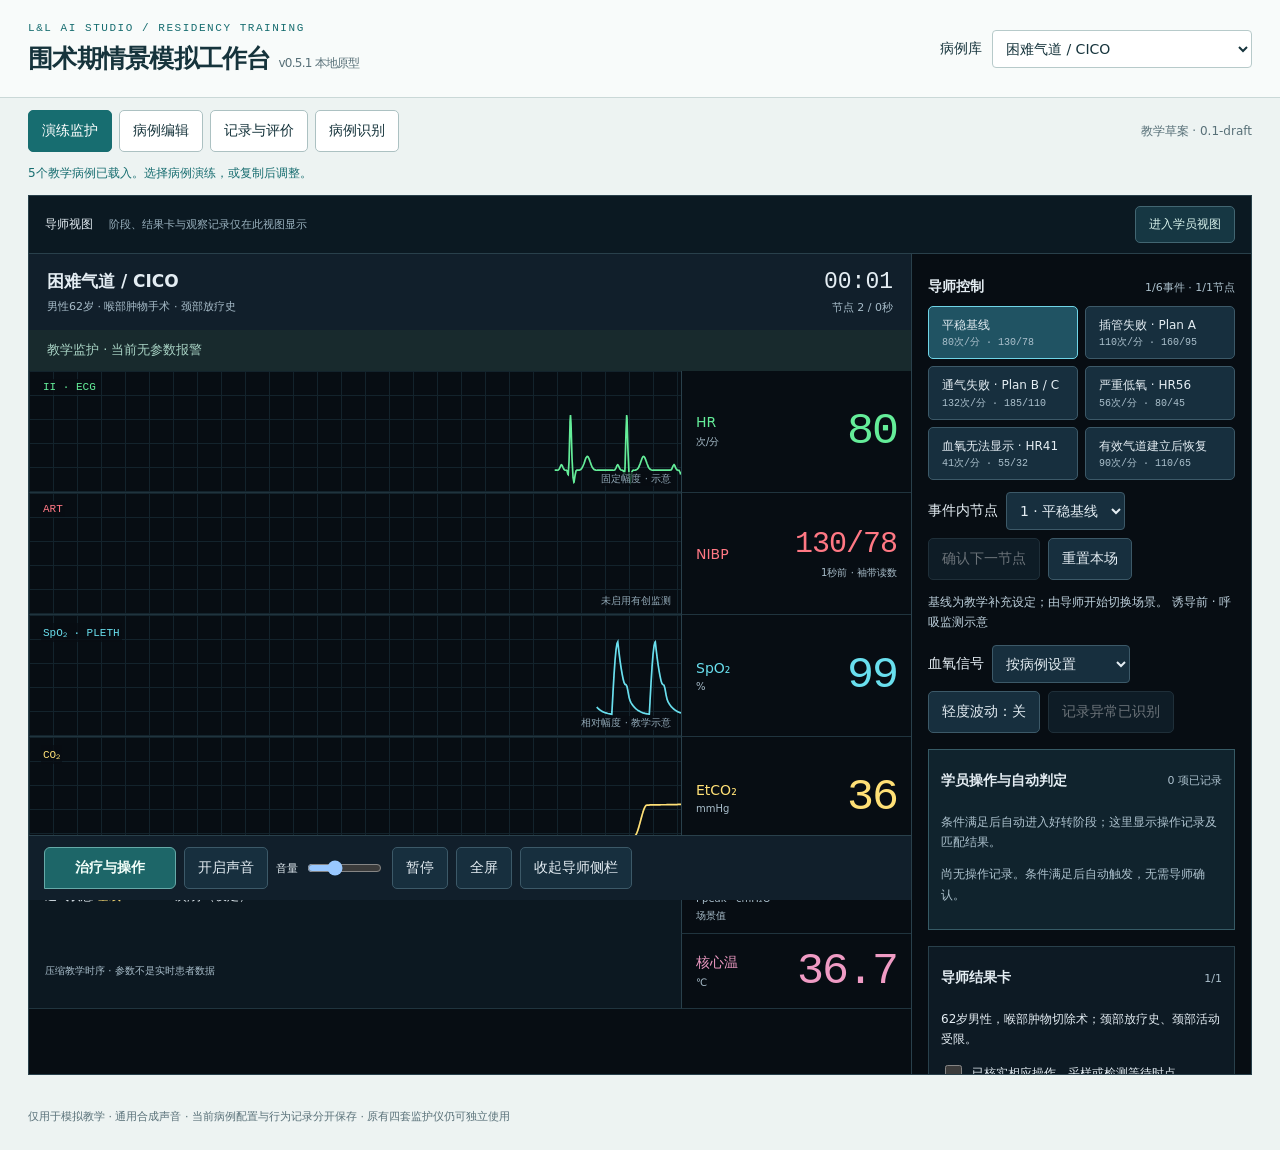
==== studio/index.html @ 29e1aa0a "Publish perioperative scenario studio v0.5.1 teaching alpha" ====
<!doctype html>
<html lang="zh-CN"><head><meta charset="utf-8"><meta name="viewport" content="width=device-width,initial-scale=1,viewport-fit=cover"><title>围术期情景模拟工作台</title><link rel="stylesheet" href="studio.css"><link rel="stylesheet" href="intervention.css"></head>
<body><main id="studio">
<header class="studio-header"><div><div class="eyebrow">L&L AI STUDIO / RESIDENCY TRAINING</div><h1>围术期情景模拟工作台 <small>v0.5.1 本地原型</small></h1></div><label class="case-picker">病例库<select id="caseSelect" aria-label="选择病例"></select></label></header>
<nav class="studio-nav" aria-label="工作区"><button data-tab="monitor" aria-pressed="true">演练监护</button><button data-tab="editor" aria-pressed="false">病例编辑</button><button data-tab="review" aria-pressed="false">记录与评价</button><button data-tab="importer" aria-pressed="false">病例识别</button><span id="caseStatus">教学草案</span></nav>
<p id="notice" role="status" class="notice">正在载入病例…</p>
<section id="panel-monitor" class="panel"><div id="monitorShell">
<header class="monitor-header"><div><h2 id="caseTitle"></h2><p id="patient"></p></div><div class="clock"><span id="clock">00:00</span><small id="stageClock">阶段 0秒</small></div></header>
<div id="alarm" class="alarm" role="status"></div>
<div class="display">
<div class="wave"><span class="wave-label ecg">II · ECG</span><svg id="wave-ecg" role="img" aria-label="心电示意波形"><path/></svg><small>固定幅度 · 示意</small></div><div class="metric ecg"><span>HR<small>次/分</small></span><strong id="hr">—</strong></div>
<div class="wave"><span class="wave-label art" id="bpWaveLabel">ART</span><svg id="wave-art" role="img" aria-label="有创动脉压示意波形"><path/></svg><small id="artScale">未启用</small></div><div class="metric art"><span id="bpLabel">BP</span><div><strong id="bp" class="bp">—</strong><small id="bpDetail"></small></div></div>
<div class="wave"><span class="wave-label pleth">SpO₂ · PLETH</span><svg id="wave-pleth" role="img" aria-label="血氧脉搏容积示意波形"><path/></svg><small id="signalLabel">信号可读</small></div><div class="metric pleth"><span>SpO₂<small>%</small></span><strong id="spo">—</strong></div>
<div class="wave"><span class="wave-label co2">CO₂</span><svg id="wave-co2" role="img" aria-label="梯形呼气末二氧化碳示意波形"><path/></svg><small id="co2Scale">mmHg</small></div><div class="metric co2"><span>EtCO₂<small>mmHg</small></span><strong id="et">—</strong></div>
<div class="vent-row"><span>通气状态 <b id="vent"></b></span><span>RR <b id="rr"></b> 次/分（设定）</span></div><div class="metric airway-pressure"><span>气道峰压<small>Ppeak · cmH₂O</small><small>场景值</small></span><strong id="ppeak">—</strong></div>
<div class="monitor-context"><small id="monitorState"></small></div><div class="metric temp"><span>核心温<small>℃</small></span><strong id="temp">—</strong></div>
</div>
<div class="monitor-toolbar"><button id="sound" aria-pressed="false">开启声音</button><label>音量<input type="range" id="volume" min="0" max="100" value="25" aria-label="音量"></label><button id="pause" aria-pressed="false">暂停</button><button id="fullscreen" aria-pressed="false">全屏</button><button id="hideDirector" aria-pressed="false">收起导师侧栏</button></div>
<section id="director" class="director"><div class="section-title"><h3>导师控制</h3><span id="eventPosition"></span></div><div id="events" class="events"></div>
<div class="controls"><label>事件内节点<select id="nodeSelect"></select></label><button id="nextNode">确认下一节点</button><button id="actionButton" hidden></button><button id="reset">重置本场</button></div>
<p id="brief" class="brief"></p><div class="controls"><label>血氧信号<select id="quality"><option value="case">按病例设置</option><option value="poor">信号差／不可靠</option><option value="lost">无法显示</option></select></label><button id="variation" aria-pressed="false">轻度波动：关</button><button id="recognize">记录异常已识别</button></div>
<div class="result-grid"><section class="result-card"><div class="section-title"><h3>导师结果卡</h3><span id="cardCount"></span></div><p id="cardText"></p><label class="check"><input type="checkbox" id="confirmed">已核实相应操作、采样或检测等待时点</label><label class="check"><input type="checkbox" id="override">导师覆盖节点限制</label><label>覆盖理由<input id="overrideReason" maxlength="160" placeholder="覆盖时必须填写"></label><p id="gate" class="muted"></p><button id="releaseCard">释放下一结果卡</button></section><section class="result-card"><h3>关键动作观察记录</h3><p class="muted">由导师勾选已观察到的行为；不代表系统自动识别。</p><div id="observedActions"></div></section></div>
</section></div></section>
<section id="panel-editor" class="panel light-panel" hidden>
<div class="section-title"><div><h2>病例编辑</h2><p class="muted">复制一个病例开始，调整事件和参数。应用后以新配置重置演练，声音关闭。</p></div><div class="controls"><button id="duplicateCase">复制当前病例</button><button id="newCase">新建空白病例</button></div></div>
<div class="form-grid"><label>病例名称<input id="editTitle" maxlength="100"></label><label>病例背景（教学化描述）<input id="editPatient" maxlength="250"></label><label class="wide">参数来源与补充说明<textarea id="editSources" rows="2" maxlength="6000"></textarea></label></div>
<div class="editor-columns"><aside><div class="section-title"><h3>事件</h3><button id="addEvent">＋事件</button></div><select id="editEvent" size="8" aria-label="编辑事件"></select><div class="controls"><button id="eventUp">上移</button><button id="eventDown">下移</button><button id="removeEvent">删除</button></div></aside>
<div><div class="form-grid"><label>事件名称<input id="editEventTitle" maxlength="100"></label><label class="check"><input type="checkbox" id="editRecognition">本事件开始时启动异常识别计时</label><label class="wide">导师提示<textarea id="editBrief" rows="2" maxlength="4000"></textarea></label></div>
<div class="controls"><label>事件内节点<select id="editNode"></select></label><button id="addNode">＋节点</button><button id="cloneNode">复制节点</button><button id="removeNode">删除节点</button></div>
<div class="form-grid"><label>节点名称<input id="editNodeLabel" maxlength="100"></label><label>过渡时间（秒）<input id="editDuration" type="number" min="0" max="3600" step="0.1"></label><label>参数变化曲线<select id="editCurve"><option value="smooth">平滑</option><option value="linear">线性</option></select></label><label>完成后触发<select id="editAuto"><option value="false">保持，等待导师</option><option value="true">计时结束进入下一节点</option><option value="action">导师记录动作后进入下一节点</option></select></label><label class="wide">动作触发名称（须与本事件动作清单某行相同）<input id="editTriggerAction" maxlength="200"></label></div>
<h3>生命体征目标</h3><div id="vitalFields" class="vital-fields"></div>
<div class="form-grid"><label>血压显示<select id="editBpMode"><option value="nibp">NIBP袖带分次测量</option><option value="art">ART有创压力</option><option value="scenario">情景固定结果值</option></select></label><label>袖带首次读数等待（秒）<input type="number" id="editBpFirst" min="0" max="600"></label><label>后续测量间隔（秒）<input type="number" id="editBpInterval" min="1" max="600"></label><label>心电形态<select id="editMorphology"><option value="0">正常窦性示意</option><option value="1">高钾形态示意</option></select></label><label>体温更新<select id="editTempMode"><option value="interpolate">随节点时间变化</option><option value="step">切换时点直接采用场景值</option></select></label><label>通气状态描述<input id="editVent" maxlength="200"></label></div>
<div class="controls"><label class="check"><input type="checkbox" id="editCo2">显示CO₂监测</label><label class="check"><input type="checkbox" id="editCo2Expected">本节点应有有效CO₂信号</label><label class="check"><input type="checkbox" id="editCo2Instant">CO₂恢复时立即显示目标</label><label class="check"><input type="checkbox" id="editSpoValid">SpO₂信号可读</label><label class="check"><input type="checkbox" id="editTempOn">核心温已监测</label></div>
<h3>本事件结果卡</h3><p class="muted">首张卡进入事件即显示，后续卡须导师逐次确认；“最低节点”为结果允许释放的最早位置。</p><div id="editCards"></div><button id="addCard">＋结果卡</button>
<label class="block-label">关键动作清单（每行一项）<textarea id="editActions" rows="3" maxlength="3000" placeholder="填写本事件需要观察并记录的动作"></textarea></label>
</div></div>
<details><summary>高级设置：病例报警条件（JSON）</summary><p class="muted">保留原病例的教学报警。字段、比较符和条件仅用于教学显示，编辑后会校验。</p><textarea id="editRules" rows="9" spellcheck="false" aria-label="报警规则JSON"></textarea></details>
<div class="editor-actions"><button id="applyCase" class="primary">应用并预览</button><button id="saveCase">保存当前编辑到本机</button><button id="exportCase">导出病例JSON</button><label class="file-button">导入病例JSON<input type="file" id="importCase" accept=".json,application/json"></label><button id="restoreDraft">放弃未应用编辑</button></div>
<p id="editorError" role="alert"></p><p class="muted">本机保存受浏览器存储权限影响；导出文件可跨设备备份。编辑器不接入真实患者。</p>
</section>
<section id="panel-review" class="panel light-panel" hidden><div class="section-title"><h2>记录与评价</h2><div class="controls"><button id="reviewCurrent" hidden>返回当前场次</button><button id="exportSession">导出演练与评价记录</button></div></div><p id="reviewContext" class="muted"></p>
<p class="muted">运行秒数为压缩教学时间，不等同于临床经过时间。下列行为和评分由导师确认；无记录不自动认定操作失败。</p>
<div class="review-grid"><section><h3>异常识别</h3><div id="recognitionReview"></div></section><section><h3>关键动作遗漏</h3><div id="actionsReview"></div></section></div>
<h3>成绩与延迟复测（导师录入）</h3><div class="form-grid"><label>场次／匿名学员代号<input id="assessmentCode" maxlength="100" placeholder="例如 A组-01"></label><label>训练前成绩（%）<input id="scorePre" type="number" min="0" max="100"></label><label>即时成绩（%）<input id="scorePost" type="number" min="0" max="100"></label><label>延迟复测成绩（%）<input id="scoreDelayed" type="number" min="0" max="100"></label><label>复测间隔（天）<input id="delayDays" type="number" min="1" max="365"></label><label>满意度（辅助，1—5）<input id="satisfaction" type="number" min="1" max="5"></label></div><p class="muted">建议跨场次使用同一评分标准和匿名代号。此版本记录分数，不宣称已验证教学有效性；导出记录后，可在复测时导入补充成绩。</p><div class="controls"><button id="saveAssessment">保存本场评价</button><label class="file-button">导入演练记录补充复测<input type="file" id="importSession" accept=".json,application/json"></label></div><p id="reviewMessage" role="status"></p>
<h3>事件时间线</h3><div id="timeline" class="timeline"></div></section>
<footer>仅用于模拟教学 · 通用合成声音 · 当前病例配置与行为记录分开保存 · 原有四套监护仪仍可独立使用</footer>
<section id="panel-importer" class="panel light-panel" hidden>
<h2>从病例文本生成演练草案</h2><p>本地文本规则识别，无需上传。请先去除患者身份信息。使用“阶段一：基线”“阶段二：异常”等独立标题，可自动拆分阶段。</p>
<label>病例名称 <input id="textCaseTitle" value="导入教学病例" maxlength="100"></label>
<p><label class="file-button">导入TXT / Markdown<input id="textCaseFile" type="file" accept=".txt,.md,text/plain,text/markdown"></label> Word、PDF请复制文字粘贴。</p>
<textarea id="textCaseBody" rows="14" maxlength="60000" style="width:100%;box-sizing:border-box" aria-label="去标识化病例原文" placeholder="阶段一：基线&#10;HR 75，BP 120/75 mmHg，SpO₂ 99%，EtCO₂ 35 mmHg，核心温 36.8℃，RR 12"></textarea>
<div class="controls"><button id="recognizeCase" class="primary">识别并预览</button><button id="exampleCase">载入虚构示例</button></div>
<p id="textImportMessage" role="status"></p><div id="textImportPreview" style="overflow-x:auto"></div>
<p><label><input id="textImportChecked" type="checkbox">我已核对阶段、数值、单位与缺失项，生成可编辑教学草案</label></p>
<button id="generateTextCase" class="primary" disabled>生成并进入病例编辑</button>
<p class="muted">同一阶段多个数值、缺失数值留空；不跨阶段继承参数。补齐所有节点参数后才能应用、保存或导出。信号测不出不等于数值为零。不会自动生成诊断、用药、动作清单或报警阈值。</p>
</section>
</main><script src="cases.js"></script><script src="model.js"></script><script src="case-importer.js"></script><script src="intervention-model.js"></script><script src="workspace-layout.js"></script><script src="studio.js"></script><script src="text-import-ui.js"></script><script src="intervention-ui.js"></script></body></html>
---- studio/studio.css ----
:root{--ink:#16343c;--paper:#edf3f2;--line:#cad8d7;--muted:#587078;--accent:#176d70;--night:#070d13;--ecg:#64ed99;--art:#ff7884;--pleth:#69dfee;--co2:#ffe076}*{box-sizing:border-box}body{margin:0;background:var(--paper);color:var(--ink);font:14px -apple-system,BlinkMacSystemFont,"PingFang SC",system-ui,sans-serif}button,input,select,textarea{font:inherit}button,.file-button{cursor:pointer;min-height:42px;border:1px solid #acc1c2;background:#fff;color:var(--ink);padding:9px 13px;border-radius:5px}button:hover,.file-button:hover{background:#e1eeec}button:disabled{opacity:.45;cursor:default}button[aria-pressed=true],.primary{color:#fff;background:var(--accent);border-color:var(--accent)}button:focus-visible,input:focus-visible,select:focus-visible,textarea:focus-visible{outline:3px solid #deab44;outline-offset:2px}input,select,textarea{min-width:0;max-width:100%;padding:9px;border:1px solid #b7caca;background:#fff;color:var(--ink);border-radius:4px}textarea{width:100%;resize:vertical;line-height:1.6}input[type=checkbox]{accent-color:var(--accent);width:17px;height:17px}.studio-header{padding:22px 28px;display:flex;justify-content:space-between;align-items:center;gap:20px;border-bottom:1px solid var(--line);background:#f8fbfa}.eyebrow{font:11px ui-monospace,monospace;letter-spacing:.14em;color:var(--accent)}h1{font-size:25px;font-weight:650;letter-spacing:-.03em;margin:8px 0 0}h1 small{font:12px system-ui;color:var(--muted);white-space:nowrap}h2{font-size:20px;margin:0 0 8px}h3{font-size:14px;font-weight:650;margin:10px 0}.case-picker{display:flex;gap:10px;align-items:center}.case-picker select{width:260px}.studio-nav{display:flex;gap:7px;padding:12px 28px;align-items:center}.studio-nav span{margin-left:auto;font-size:12px;color:var(--muted)}.notice{margin:0;padding:0 28px 12px;color:var(--accent);font-size:12px;line-height:1.6}.panel{margin:0 28px 24px}.light-panel{background:#fff;border:1px solid var(--line);padding:22px}.section-title{display:flex;align-items:center;justify-content:space-between;gap:16px}.muted{font-size:12px;color:var(--muted);line-height:1.7}.controls{display:flex;align-items:center;flex-wrap:wrap;gap:8px;margin:12px 0}.controls label{display:flex;gap:8px;align-items:center}.check{display:flex!important;align-items:center;gap:7px;font-size:12px;margin:10px 0}.form-grid{display:grid;grid-template-columns:repeat(2,minmax(0,1fr));gap:12px;margin:12px 0}.form-grid label,.block-label{display:flex;flex-direction:column;gap:7px;font-size:12px;line-height:1.5}.form-grid .wide{grid-column:1/-1}.form-grid .check{flex-direction:row}.editor-columns{display:grid;grid-template-columns:210px minmax(0,1fr);gap:25px;border-top:1px solid var(--line);padding-top:12px}.editor-columns aside{border-right:1px solid var(--line);padding-right:18px}.editor-columns aside select{width:100%;min-height:260px}.vital-fields{display:grid;grid-template-columns:repeat(4,minmax(0,1fr));gap:10px}.vital-fields label{display:flex;flex-direction:column;gap:7px;font-size:12px}.edit-card{border-left:3px solid #abc9c7;background:#f1f6f5;padding:10px;margin:10px 0}.edit-card .controls{margin:4px 0}.editor-actions{display:flex;gap:8px;flex-wrap:wrap;position:sticky;bottom:0;background:#f9fcfb;padding:14px 0;border-top:1px solid var(--line)}#editorError{color:#a32831;white-space:pre-wrap}.file-button{display:inline-flex;align-items:center}.file-button input{display:none}details{border-top:1px solid var(--line);padding:15px 0;line-height:1.7}summary{cursor:pointer}.review-grid{display:grid;grid-template-columns:1fr 1fr;gap:15px}.review-grid section{border:1px solid var(--line);padding:14px}.timeline{font-size:12px;max-height:420px;overflow:auto}.timeline p{padding:8px;border-bottom:1px solid var(--line);margin:0}.timeline time{font-family:ui-monospace,monospace;margin-right:10px}footer{padding:10px 28px 25px;color:var(--muted);font-size:11px}
.action-row{display:flex;align-items:center;gap:10px;flex-wrap:wrap;margin:8px 0}.action-row label{flex:1;min-width:140px}.action-row button{font-size:11px;min-height:34px}
#monitorShell{background:var(--night);color:#e4edf3;color-scheme:dark;border:1px solid #29404b}.monitor-header{display:flex;align-items:center;justify-content:space-between;padding:15px 18px;background:#111f2b;gap:12px}.monitor-header h2{font-size:17px;margin:0}.monitor-header p{font-size:11px;color:#a8bdca;margin:6px 0 0}.clock{font:23px ui-monospace,monospace;white-space:nowrap;text-align:right}.clock small{display:block;font:11px system-ui;color:#a8bdca;margin-top:5px}.alarm{padding:10px 18px;background:#182a2d;color:#a8d3c4;font-size:13px}.alarm.warn{background:#463a19;color:#ffe076}.alarm.high{background:#57232b;color:#ffe0e4}.display{display:grid;grid-template-columns:minmax(0,1fr) 230px;grid-template-rows:repeat(4,115px) 75px 75px}.wave{position:relative;overflow:hidden;border-bottom:1px solid #20343e;min-width:0}.wave svg{position:absolute;inset:0;width:100%;height:100%;background-image:linear-gradient(#13232c 1px,transparent 1px),linear-gradient(90deg,#13232c 1px,transparent 1px);background-size:24px 24px}.wave path{fill:none;stroke:currentColor;stroke-width:1.7;vector-effect:non-scaling-stroke}.wave-label{position:absolute;left:12px;top:8px;z-index:1;font:11px ui-monospace,monospace;background:#070d13bb;padding:2px}.wave small{position:absolute;right:10px;bottom:6px;z-index:1;font-size:10px;color:#91a8b6;background:#070d13bb}.metric{border-left:1px solid #29404b;border-bottom:1px solid #20343e;display:flex;align-items:center;justify-content:space-between;padding:10px 14px;gap:6px}.metric strong{font:500 45px ui-monospace,monospace;letter-spacing:-2px;white-space:nowrap}.metric .bp{font-size:30px;letter-spacing:-1px}.metric small{font-size:10px;color:#a8bdca;display:block;margin-top:5px}.metric>div{text-align:right}.ecg{color:var(--ecg)}.art{color:var(--art)}.pleth{color:var(--pleth)}.co2{color:var(--co2)}.temp{color:#ef9bc4}#wave-ecg{color:var(--ecg)}#wave-art{color:var(--art)}#wave-pleth{color:var(--pleth)}#wave-co2{color:var(--co2)}.vent-row{padding:12px 16px;font-size:12px;display:flex;gap:15px;flex-wrap:wrap;align-content:center;background:#0c1821}.vent-row b{font-weight:500;color:var(--co2)}.vent-row small{color:#a8bdca;flex-basis:100%}.monitor-toolbar{display:flex;align-items:center;flex-wrap:wrap;gap:8px;padding:11px 15px;background:#111f2b}.monitor-toolbar label{display:flex;align-items:center;gap:7px;font-size:11px}.monitor-toolbar input{width:75px}.monitor-toolbar button,.director button,.director select,.director input:not([type=checkbox]){background:#172f3e;border-color:#3c5968;color:#e4edf3}.director button[aria-pressed=true]{background:#205363;border-color:#70d5e7}.director{padding:14px 16px;border-top:1px solid #29404b}.director .muted{color:#adc2ce}.director .section-title span{color:#adc2ce;font-size:11px}.events{display:grid;grid-template-columns:repeat(auto-fit,minmax(155px,1fr));gap:7px}.events button{text-align:left;font-size:12px;line-height:1.6}.events small{display:block;color:#abc0cc;font:10px ui-monospace,monospace}.brief{font-size:12px;line-height:1.7;color:#bdd0dc}.result-grid{display:grid;grid-template-columns:1fr 1fr;gap:12px}.result-card{border:1px solid #29404b;padding:12px;background:#0d1a24}.result-card p{font-size:12px;line-height:1.7;white-space:pre-wrap}.result-card input:not([type=checkbox]){width:100%;margin-top:5px}.bad{color:#ff6e77!important}.caution{color:#ffe076!important}.blink{animation:blink 1s steps(1,end) infinite}@keyframes blink{50%{opacity:.35}}@media(prefers-reduced-motion:reduce){.blink{animation:none;text-decoration:underline}}
#monitorShell:fullscreen,#monitorShell.screen-fill{height:100dvh;max-width:none;overflow:auto;background:var(--night);display:flex;flex-direction:column}#monitorShell.screen-fill{position:fixed;inset:0;z-index:1000}#monitorShell:fullscreen .display,#monitorShell.screen-fill .display{flex:1;grid-template-rows:repeat(4,minmax(85px,1fr)) 65px 65px;min-height:420px}#monitorShell.immersed .director{display:none}[hidden]{display:none!important}
@media(max-width:950px){.studio-header{align-items:flex-start;flex-wrap:wrap}.editor-columns{grid-template-columns:170px minmax(0,1fr)}.vital-fields{grid-template-columns:repeat(3,minmax(0,1fr))}}@media(max-width:600px){.studio-header{padding:16px}.studio-nav{padding:10px 16px;flex-wrap:wrap}.studio-nav span{flex-basis:100%;margin:0}.case-picker{width:100%}.case-picker select{flex:1}.panel{margin:0 8px 15px}.light-panel{padding:14px}.notice{padding:0 16px 10px}h1{font-size:21px}.display{grid-template-columns:minmax(0,1fr) 140px;grid-template-rows:repeat(4,95px) 75px 75px}.metric{padding:8px}.metric strong{font-size:31px}.metric .bp{font-size:23px}.metric span{font-size:11px}.monitor-header{padding:12px}.monitor-header h2{font-size:14px}.clock{font-size:19px}.editor-columns{grid-template-columns:1fr}.editor-columns aside{border-right:0;padding:0}.editor-columns aside select{min-height:150px}.vital-fields{grid-template-columns:repeat(2,minmax(0,1fr))}.form-grid{grid-template-columns:1fr}.review-grid,.result-grid{grid-template-columns:1fr}.section-title{align-items:flex-start;flex-wrap:wrap}.controls label{max-width:100%;flex-wrap:wrap}footer{padding:10px 16px 20px}.vent-row{padding:10px;font-size:11px;gap:8px}.events{grid-template-columns:repeat(2,minmax(0,1fr))}}

/* v0.3: monitor and teaching controls share space without sharing answers. */
#monitorShell{display:grid;grid-template-columns:minmax(0,1fr) 340px;grid-template-areas:"mode mode" "console director";align-items:stretch}.monitor-console{grid-area:console;min-width:0;display:flex;flex-direction:column}.monitor-console>.display{flex:1;grid-template-rows:repeat(4,minmax(115px,1fr)) 75px 75px}
.view-bar{grid-area:mode;display:flex;justify-content:space-between;align-items:center;gap:10px;padding:10px 16px;border-bottom:1px solid #29404b;background:#0b1922;font-size:12px}.view-bar small{font-size:11px;color:#9ab2bf;margin-left:12px}.view-bar button{background:#163743;color:#d9f4ed;border-color:#426672;min-height:36px;font-size:12px}.monitor-header{grid-area:header}.alarm{grid-area:alarm;min-width:0;line-height:1.6}.display{grid-area:display}.monitor-toolbar{grid-area:tools}.director{grid-area:director;border-top:0;border-left:1px solid #29404b;max-height:820px;overflow:auto;height:100%;min-width:0}.director .events{grid-template-columns:1fr 1fr}.director .result-grid{grid-template-columns:1fr}.director .controls label{max-width:100%;flex-wrap:wrap}.director .controls select{max-width:100%}.learner-heading{display:none}.learner-view .learner-heading{display:block}.learner-view .studio-header,.learner-view .studio-nav,.learner-view #notice,.learner-view footer,.learner-view #caseTitle,.learner-view #patient,.learner-view #stageClock,.learner-view #director,.learner-view #hideDirector,.learner-view #viewLabel small,.learner-view .vent-row>span:first-child{display:none!important}.learner-view #panel-monitor{margin:0}.learner-view #monitorShell,#monitorShell.immersed{grid-template-columns:minmax(0,1fr);grid-template-areas:"mode" "console"}.learner-view .display{min-height:calc(100dvh - 200px);grid-template-rows:repeat(4,minmax(95px,1fr)) 75px 75px}
#monitorShell:fullscreen,#monitorShell.screen-fill{display:grid;grid-template-columns:minmax(0,1fr) 340px;grid-template-areas:"mode mode" "console director";grid-template-rows:auto minmax(0,1fr);align-items:stretch}
#monitorShell:fullscreen .director,#monitorShell.screen-fill .director{max-height:none;overflow:auto}#monitorShell:fullscreen .display,#monitorShell.screen-fill .display{min-height:420px;grid-template-rows:repeat(4,minmax(75px,1fr)) 65px 65px}.learner-view #monitorShell:fullscreen,.learner-view #monitorShell.screen-fill,#monitorShell.immersed:fullscreen,#monitorShell.immersed.screen-fill{grid-template-columns:minmax(0,1fr);grid-template-areas:"mode" "console"}
.editor-columns{grid-template-columns:180px minmax(330px,1fr) minmax(260px,300px);gap:18px;align-items:start}.editor-columns>aside{min-width:0}.editor-columns .stage-list{padding-right:14px}.editor-main{min-width:0}.editor-common>.form-grid{margin-top:0}.editor-common>label{display:flex;gap:7px;flex-direction:column;font-size:12px;margin:12px 0}.editor-tabs{display:flex;flex-wrap:wrap;gap:5px;margin:16px 0 12px;padding-bottom:10px;border-bottom:1px solid var(--line)}.editor-tabs button{font-size:12px;padding:8px 10px}.editor-tabs button[aria-selected=true]{background:var(--accent);color:#fff;border-color:var(--accent)}.editor-pane .vital-fields{grid-template-columns:repeat(2,minmax(0,1fr))}.editor-pane{min-height:300px}.editor-columns .editor-preview{position:sticky;top:16px;border:1px solid var(--line);padding:16px;background:#f5f9f8}.editor-preview h3{font-size:16px;overflow-wrap:anywhere}.preview-note{color:var(--muted);font-size:11px;line-height:1.7}.preview-monitor{background:#0a1720;color:#adc3cf;padding:10px;font:11px ui-monospace,monospace;border:1px solid #24414f}.preview-wave{display:grid;grid-template-columns:minmax(0,1fr) 42px 36px;gap:4px;align-items:center;border-bottom:1px solid #253e48}.preview-wave svg{width:100%;height:55px}.preview-wave strong{font-size:22px;text-align:right}.preview-wave span{font-size:9px}.preview-monitor p{font-size:10px;line-height:1.7}.preview-monitor .preview-bp{color:#ffabb2;font-size:14px}.preview-meta{display:grid;grid-template-columns:38px minmax(0,1fr);gap:10px;font-size:11px;line-height:1.7}.preview-meta dt{color:var(--muted)}.preview-meta dd{margin:0;overflow-wrap:anywhere}.preview-warning{border-left:3px solid #a66a2a;background:#fff3dc;padding:10px;font-size:11px;line-height:1.6}.preview-warning:empty{display:none}
.review-summary{display:grid;grid-template-columns:repeat(3,minmax(0,1fr));gap:14px;margin:20px 0}.evidence-card{border:1px solid var(--line);border-top:3px solid var(--accent);padding:17px;background:#f6faf9}.evidence-card h3{font-size:12px;color:var(--muted);margin:0 0 14px}.evidence-card strong{font:500 30px ui-monospace,monospace;letter-spacing:-1px}.evidence-card p{font-size:11px;line-height:1.7;color:var(--muted);margin-bottom:0}.review-evidence{display:grid;grid-template-columns:300px minmax(0,1fr);gap:20px;margin:20px 0 28px;align-items:start}.review-evidence .review-grid{grid-template-columns:1fr}.review-evidence p{overflow-wrap:anywhere;line-height:1.7}.review-grid p{font-size:12px}.process-panel{min-width:0;border:1px solid var(--line);padding:16px}.process-panel>h3{margin-top:0}.timeline-filters{display:flex;justify-content:space-between;gap:10px;flex-wrap:wrap;margin:14px 0;font-size:11px;align-items:center}.timeline-filters label{display:flex;gap:8px;align-items:center}.timeline-filters span{color:var(--muted)}.timeline{max-height:540px;padding-right:5px}.process-event{display:grid;grid-template-columns:52px minmax(0,1fr);gap:10px;padding:13px 0;border-top:1px solid var(--line)}.process-event time{font:11px ui-monospace,monospace;color:var(--muted);padding-top:3px;margin:0}.process-body{padding-left:14px;border-left:2px solid #c3d9d3;min-width:0}.process-kind{display:inline-block;font-size:10px;color:var(--accent);background:#e6f1ed;padding:3px 7px;border-radius:3px}.timeline .process-event p{margin:5px 0;border:0;padding:0;font-size:12px}.process-body small{display:block;color:var(--muted);font-size:10px;line-height:1.7}.process-context{margin-top:4px}.process-panel>button{margin-top:12px;font-size:12px}
@media(min-width:1500px){#monitorShell{grid-template-columns:minmax(0,1fr) 380px}.editor-columns{grid-template-columns:210px minmax(400px,1fr) 340px}.editor-pane .vital-fields{grid-template-columns:repeat(3,minmax(0,1fr))}}
@media(max-width:1150px){.editor-columns{grid-template-columns:150px minmax(0,1fr)}.editor-columns .editor-preview{position:static;grid-column:2}.editor-preview .preview-monitor{max-width:480px}.display{grid-template-columns:minmax(0,1fr) 180px}.metric strong{font-size:36px}.metric .bp{font-size:25px}#monitorShell{grid-template-columns:minmax(0,1fr) 300px}}
@media(max-width:850px){#monitorShell{grid-template-columns:minmax(0,1fr);grid-template-areas:"mode" "console" "director"}.director{max-height:none;border-left:0;border-top:1px solid #29404b}.director .result-grid{grid-template-columns:1fr 1fr}.view-bar small{display:none}.review-evidence{grid-template-columns:1fr}.review-evidence .review-grid{grid-template-columns:1fr 1fr}#monitorShell:fullscreen,#monitorShell.screen-fill{grid-template-columns:minmax(0,1fr);grid-template-areas:"mode" "console" "director";grid-template-rows:auto minmax(420px,1fr) auto}.review-summary{gap:8px}.evidence-card{padding:12px}.evidence-card strong{font-size:24px}}
@media(max-width:600px){.editor-columns{grid-template-columns:minmax(0,1fr)}.editor-columns .editor-preview{grid-column:auto;position:static;order:3}.editor-columns .stage-list select{min-height:120px}.editor-pane{min-height:0}.editor-tabs button{flex:1 1 40%}.review-summary,.review-evidence .review-grid{grid-template-columns:1fr}.evidence-card{display:grid;grid-template-columns:minmax(0,1fr) auto;column-gap:8px}.evidence-card h3{margin:0;align-self:center}.evidence-card p{grid-column:1/-1}.display{grid-template-columns:minmax(0,1fr) 140px}.metric strong{font-size:31px}.metric .bp{font-size:23px}.director .result-grid{grid-template-columns:1fr}.view-bar{padding:9px 12px}.view-bar button{padding:8px;font-size:11px}.editor-actions{gap:6px;position:static}.editor-actions button,.editor-actions .file-button{font-size:12px}.process-panel{padding:12px}}
---- studio/intervention.css ----
#patient:empty{display:none}.airway-pressure{color:#b9bcff}.monitor-context{padding:12px 16px;display:flex;align-items:center;background:#0c1821;color:#a8bdca;border-bottom:1px solid #20343e;font-size:12px}.monitor-console>.monitor-toolbar{position:sticky;bottom:0;z-index:5;border-top:1px solid #29404b}.monitor-toolbar .treatment-launch{background:#1d6668;border-color:#66aaa8;color:#f3fffa;font-weight:650;border-radius:6px 6px 6px 0;min-width:132px}
.treatment-dialog{position:fixed;inset:auto auto 12px 12px;margin:0;width:min(760px,calc(100vw - 24px));max-width:calc(100vw - 24px);max-height:85dvh;overflow:auto;border:1px solid #4b727d;border-top:3px solid #71b9ae;border-radius:8px;background:#10222e;color:#e4edf3;padding:0 20px 14px;color-scheme:dark;box-shadow:0 18px 70px #0009}
.treatment-dialog::backdrop{background:#02080bb0}.treatment-heading{position:sticky;top:0;z-index:2;background:#10222e;border-bottom:1px solid #36505c;padding:16px 0 12px;display:flex;justify-content:space-between;align-items:center;gap:12px}.treatment-heading small{font:10px ui-monospace,monospace;color:#94c8bd;letter-spacing:.12em}.treatment-heading h2{margin:7px 0 0;font-size:19px}.treatment-dialog button,.treatment-dialog input,.treatment-dialog select{background:#173340;border-color:#446470;color:#e4edf3}.treatment-dialog button:hover{background:#225060}.treatment-dialog button[aria-pressed=true],#submitTreatment{background:#20696b;border-color:#7fc9bd;color:#fff}.treatment-intro,.treatment-footnote,#treatmentHint{font-size:11px;line-height:1.7;color:#b6cbd6}.treatment-footnote{border-top:1px solid #36505c;padding-top:12px;margin-bottom:0}.treatment-groups{display:flex;flex-wrap:wrap;gap:6px;margin:14px 0}.treatment-groups button{font-size:12px;padding:9px 12px}.treatment-layout{display:grid;grid-template-columns:minmax(185px,220px) minmax(0,1fr);gap:20px;align-items:start}.treatment-options{display:flex;flex-direction:column;gap:6px;max-height:380px;overflow:auto;padding-right:5px}.treatment-options button{text-align:left;line-height:1.6;font-size:12px;min-height:44px}.treatment-fields{display:grid;gap:12px}.treatment-fields label{display:flex;flex-direction:column;gap:6px;font-size:12px;line-height:1.6}.treatment-fields input,.treatment-fields select{width:100%;min-height:42px}.treatment-quantity{display:grid;grid-template-columns:minmax(0,1fr) 115px;gap:10px}#submitTreatment{margin-top:18px;width:100%;font-size:12px}#selectedTreatment{font-size:16px;margin-top:0}#treatmentFeedback{font-size:12px;color:#a6dfcb;line-height:1.7;overflow-wrap:anywhere}#learnerTreatmentHistory p{font-size:11px;line-height:1.8;border-bottom:1px solid #36505c;padding-bottom:8px;overflow-wrap:anywhere}.treatment-dialog details{border-color:#36505c;font-size:12px}.intervention-queue{border:1px solid #365a65;background:#10232d;padding:12px;margin:16px 0}.intervention-queue .section-title{gap:8px;flex-wrap:wrap}.intervention-queue strong{font-size:12px;line-height:1.8;overflow-wrap:anywhere}.intervention-review{padding:12px 0;border-top:1px solid #36505c}.intervention-review input{width:100%;font-size:11px}.intervention-review .controls button{font-size:11px;min-height:36px;padding:8px}.intervention-error{font-size:11px;color:#ffb1b8;line-height:1.6}.intervention-error:empty{display:none}
@media(max-width:600px){.treatment-dialog{inset:auto 6px 6px;width:calc(100vw - 12px);max-width:calc(100vw - 12px);max-height:91dvh;padding:0 13px 12px}.treatment-layout{grid-template-columns:minmax(0,1fr);gap:16px}.treatment-options{display:grid;grid-template-columns:1fr 1fr;max-height:180px;gap:6px;padding:0}.treatment-options button{font-size:11px;padding:8px}.treatment-groups{gap:5px}.treatment-groups button{flex:1 1 40%;font-size:11px;padding:9px 6px}.treatment-heading{padding-top:12px}.treatment-quantity{grid-template-columns:minmax(0,1fr) 110px}}
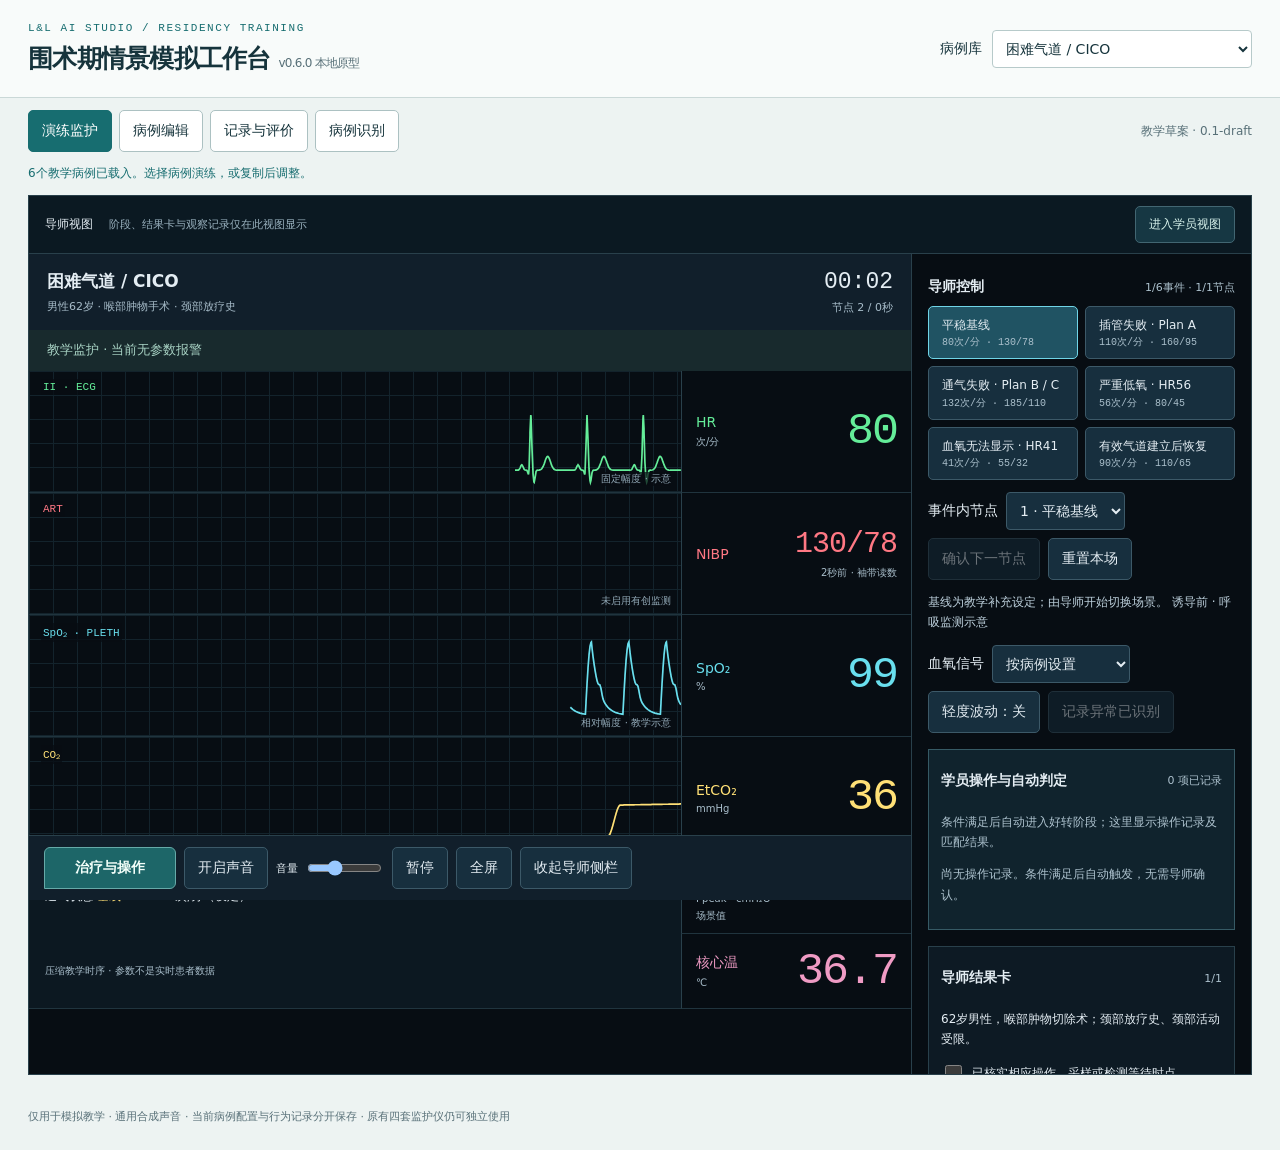
==== commit ad0b525c: "Publish perioperative scenario studio v0.6.0 teaching alpha" ====
--- a/studio/index.html
+++ b/studio/index.html
@@ -1,7 +1,7 @@
 <!doctype html>
 <html lang="zh-CN"><head><meta charset="utf-8"><meta name="viewport" content="width=device-width,initial-scale=1,viewport-fit=cover"><title>围术期情景模拟工作台</title><link rel="stylesheet" href="studio.css"><link rel="stylesheet" href="intervention.css"></head>
 <body><main id="studio">
-<header class="studio-header"><div><div class="eyebrow">L&L AI STUDIO / RESIDENCY TRAINING</div><h1>围术期情景模拟工作台 <small>v0.5.1 本地原型</small></h1></div><label class="case-picker">病例库<select id="caseSelect" aria-label="选择病例"></select></label></header>
+<header class="studio-header"><div><div class="eyebrow">L&L AI STUDIO / RESIDENCY TRAINING</div><h1>围术期情景模拟工作台 <small>v0.6.0 本地原型</small></h1></div><label class="case-picker">病例库<select id="caseSelect" aria-label="选择病例"></select></label></header>
 <nav class="studio-nav" aria-label="工作区"><button data-tab="monitor" aria-pressed="true">演练监护</button><button data-tab="editor" aria-pressed="false">病例编辑</button><button data-tab="review" aria-pressed="false">记录与评价</button><button data-tab="importer" aria-pressed="false">病例识别</button><span id="caseStatus">教学草案</span></nav>
 <p id="notice" role="status" class="notice">正在载入病例…</p>
 <section id="panel-monitor" class="panel"><div id="monitorShell">
@@ -12,7 +12,7 @@
 <div class="wave"><span class="wave-label art" id="bpWaveLabel">ART</span><svg id="wave-art" role="img" aria-label="有创动脉压示意波形"><path/></svg><small id="artScale">未启用</small></div><div class="metric art"><span id="bpLabel">BP</span><div><strong id="bp" class="bp">—</strong><small id="bpDetail"></small></div></div>
 <div class="wave"><span class="wave-label pleth">SpO₂ · PLETH</span><svg id="wave-pleth" role="img" aria-label="血氧脉搏容积示意波形"><path/></svg><small id="signalLabel">信号可读</small></div><div class="metric pleth"><span>SpO₂<small>%</small></span><strong id="spo">—</strong></div>
 <div class="wave"><span class="wave-label co2">CO₂</span><svg id="wave-co2" role="img" aria-label="梯形呼气末二氧化碳示意波形"><path/></svg><small id="co2Scale">mmHg</small></div><div class="metric co2"><span>EtCO₂<small>mmHg</small></span><strong id="et">—</strong></div>
-<div class="vent-row"><span>通气状态 <b id="vent"></b></span><span>RR <b id="rr"></b> 次/分（设定）</span></div><div class="metric airway-pressure"><span>气道峰压<small>Ppeak · cmH₂O</small><small>场景值</small></span><strong id="ppeak">—</strong></div>
+<div class="vent-row"><span>通气状态 <b id="vent"></b></span><span>RR <b id="rr"></b> 次/分（设定）</span><span id="resuscitationClock" hidden></span></div><div class="metric airway-pressure"><span>气道峰压<small>Ppeak · cmH₂O</small><small>场景值</small></span><strong id="ppeak">—</strong></div>
 <div class="monitor-context"><small id="monitorState"></small></div><div class="metric temp"><span>核心温<small>℃</small></span><strong id="temp">—</strong></div>
 </div>
 <div class="monitor-toolbar"><button id="sound" aria-pressed="false">开启声音</button><label>音量<input type="range" id="volume" min="0" max="100" value="25" aria-label="音量"></label><button id="pause" aria-pressed="false">暂停</button><button id="fullscreen" aria-pressed="false">全屏</button><button id="hideDirector" aria-pressed="false">收起导师侧栏</button></div>
--- a/studio/intervention.css
+++ b/studio/intervention.css
@@ -2,3 +2,8 @@
 .treatment-dialog{position:fixed;inset:auto auto 12px 12px;margin:0;width:min(760px,calc(100vw - 24px));max-width:calc(100vw - 24px);max-height:85dvh;overflow:auto;border:1px solid #4b727d;border-top:3px solid #71b9ae;border-radius:8px;background:#10222e;color:#e4edf3;padding:0 20px 14px;color-scheme:dark;box-shadow:0 18px 70px #0009}
 .treatment-dialog::backdrop{background:#02080bb0}.treatment-heading{position:sticky;top:0;z-index:2;background:#10222e;border-bottom:1px solid #36505c;padding:16px 0 12px;display:flex;justify-content:space-between;align-items:center;gap:12px}.treatment-heading small{font:10px ui-monospace,monospace;color:#94c8bd;letter-spacing:.12em}.treatment-heading h2{margin:7px 0 0;font-size:19px}.treatment-dialog button,.treatment-dialog input,.treatment-dialog select{background:#173340;border-color:#446470;color:#e4edf3}.treatment-dialog button:hover{background:#225060}.treatment-dialog button[aria-pressed=true],#submitTreatment{background:#20696b;border-color:#7fc9bd;color:#fff}.treatment-intro,.treatment-footnote,#treatmentHint{font-size:11px;line-height:1.7;color:#b6cbd6}.treatment-footnote{border-top:1px solid #36505c;padding-top:12px;margin-bottom:0}.treatment-groups{display:flex;flex-wrap:wrap;gap:6px;margin:14px 0}.treatment-groups button{font-size:12px;padding:9px 12px}.treatment-layout{display:grid;grid-template-columns:minmax(185px,220px) minmax(0,1fr);gap:20px;align-items:start}.treatment-options{display:flex;flex-direction:column;gap:6px;max-height:380px;overflow:auto;padding-right:5px}.treatment-options button{text-align:left;line-height:1.6;font-size:12px;min-height:44px}.treatment-fields{display:grid;gap:12px}.treatment-fields label{display:flex;flex-direction:column;gap:6px;font-size:12px;line-height:1.6}.treatment-fields input,.treatment-fields select{width:100%;min-height:42px}.treatment-quantity{display:grid;grid-template-columns:minmax(0,1fr) 115px;gap:10px}#submitTreatment{margin-top:18px;width:100%;font-size:12px}#selectedTreatment{font-size:16px;margin-top:0}#treatmentFeedback{font-size:12px;color:#a6dfcb;line-height:1.7;overflow-wrap:anywhere}#learnerTreatmentHistory p{font-size:11px;line-height:1.8;border-bottom:1px solid #36505c;padding-bottom:8px;overflow-wrap:anywhere}.treatment-dialog details{border-color:#36505c;font-size:12px}.intervention-queue{border:1px solid #365a65;background:#10232d;padding:12px;margin:16px 0}.intervention-queue .section-title{gap:8px;flex-wrap:wrap}.intervention-queue strong{font-size:12px;line-height:1.8;overflow-wrap:anywhere}.intervention-review{padding:12px 0;border-top:1px solid #36505c}.intervention-review input{width:100%;font-size:11px}.intervention-review .controls button{font-size:11px;min-height:36px;padding:8px}.intervention-error{font-size:11px;color:#ffb1b8;line-height:1.6}.intervention-error:empty{display:none}
 @media(max-width:600px){.treatment-dialog{inset:auto 6px 6px;width:calc(100vw - 12px);max-width:calc(100vw - 12px);max-height:91dvh;padding:0 13px 12px}.treatment-layout{grid-template-columns:minmax(0,1fr);gap:16px}.treatment-options{display:grid;grid-template-columns:1fr 1fr;max-height:180px;gap:6px;padding:0}.treatment-options button{font-size:11px;padding:8px}.treatment-groups{gap:5px}.treatment-groups button{flex:1 1 40%;font-size:11px;padding:9px 6px}.treatment-heading{padding-top:12px}.treatment-quantity{grid-template-columns:minmax(0,1fr) 110px}}
+
+/* Non-modal dock: the live monitor has its own grid column and remains interactive. */
+.monitor-workspace{grid-area:console;display:grid;grid-template-columns:minmax(0,1fr);grid-template-areas:"monitor";min-width:0;min-height:0}.monitor-workspace>.monitor-console{grid-area:monitor;min-width:0}.monitor-workspace.treatment-open{grid-template-columns:330px minmax(0,1fr);grid-template-areas:"actions monitor"}.monitor-workspace .treatment-dialog{grid-area:actions;position:sticky;inset:auto;top:0;align-self:start;width:100%;max-width:100%;max-height:850px;margin:0;padding:0 13px 12px;border:0;border-right:1px solid #446470;border-radius:0;box-shadow:none;min-width:0}.monitor-workspace .treatment-dialog[open]{display:block}.monitor-workspace .treatment-layout{grid-template-columns:minmax(0,1fr);gap:12px}.monitor-workspace .treatment-options{display:grid;grid-template-columns:1fr 1fr;max-height:190px;padding:0}.monitor-workspace .treatment-options button{font-size:11px;padding:8px}.monitor-workspace .treatment-groups{gap:5px}.monitor-workspace .treatment-groups button{font-size:11px;flex:1 1 40%;padding:8px 6px}.monitor-workspace .treatment-heading h2{font-size:17px}.monitor-workspace .treatment-heading button{font-size:11px;padding:8px}.monitor-workspace.treatment-open .display{grid-template-columns:minmax(0,1fr) 160px}.monitor-workspace.treatment-open .metric strong{font-size:35px}.monitor-workspace.treatment-open .metric .bp{font-size:22px}.monitor-workspace.treatment-open .metric{padding:8px}.monitor-workspace.treatment-open .metric span{font-size:11px}#monitorShell:fullscreen .monitor-workspace .treatment-dialog,#monitorShell.screen-fill .monitor-workspace .treatment-dialog{max-height:calc(100dvh - 60px)}
+@media(max-width:1150px){.monitor-workspace.treatment-open{grid-template-columns:280px minmax(0,1fr)}.monitor-workspace.treatment-open .display{grid-template-columns:minmax(0,1fr) 140px}.monitor-workspace.treatment-open .metric strong{font-size:29px}.monitor-workspace.treatment-open .metric .bp{font-size:20px}}
+@media(max-width:680px){.monitor-workspace.treatment-open{grid-template-columns:minmax(0,1fr);grid-template-areas:"actions" "monitor";grid-template-rows:auto auto}.monitor-workspace .treatment-dialog{position:static;max-height:40dvh;border-right:0;border-bottom:1px solid #446470}#monitorShell:fullscreen .monitor-workspace .treatment-dialog,#monitorShell.screen-fill .monitor-workspace .treatment-dialog{max-height:40dvh}.monitor-workspace .treatment-options{max-height:130px}.monitor-workspace.treatment-open .display{grid-template-columns:minmax(0,1fr) 140px}}
